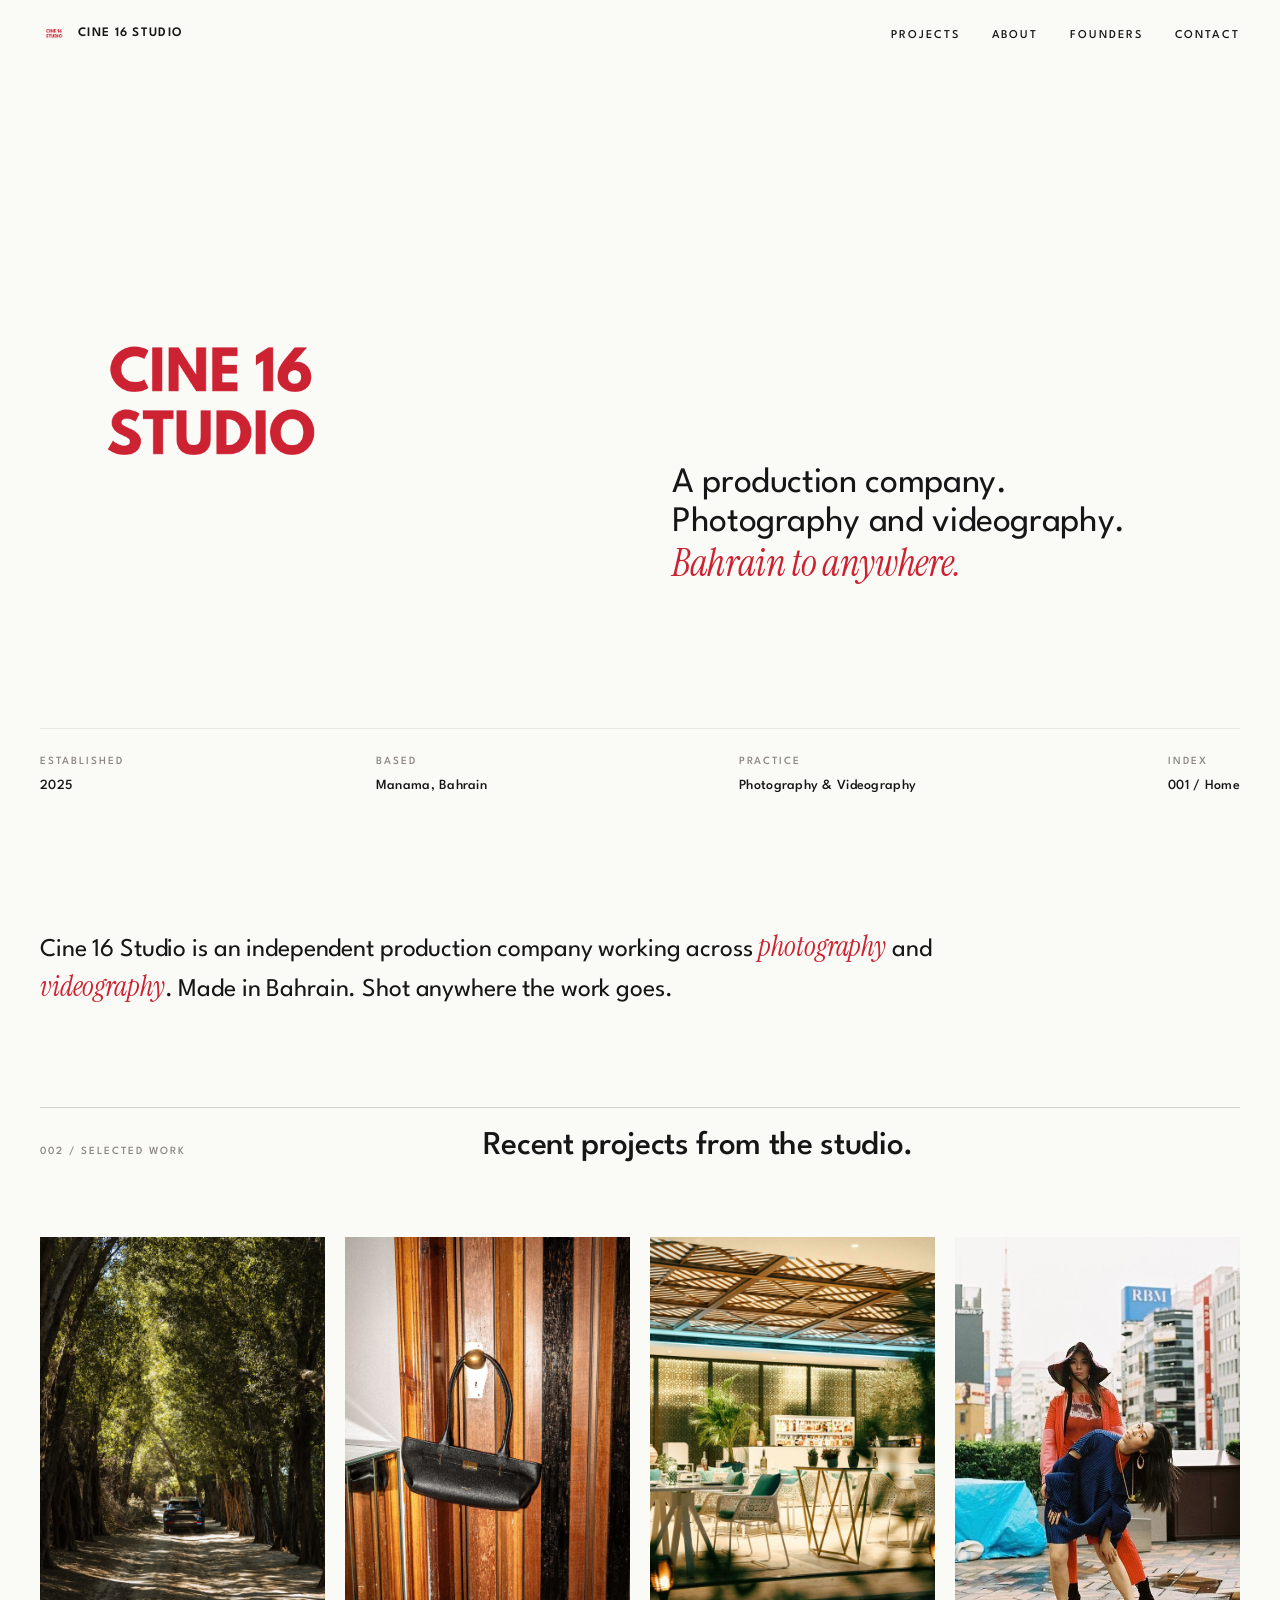
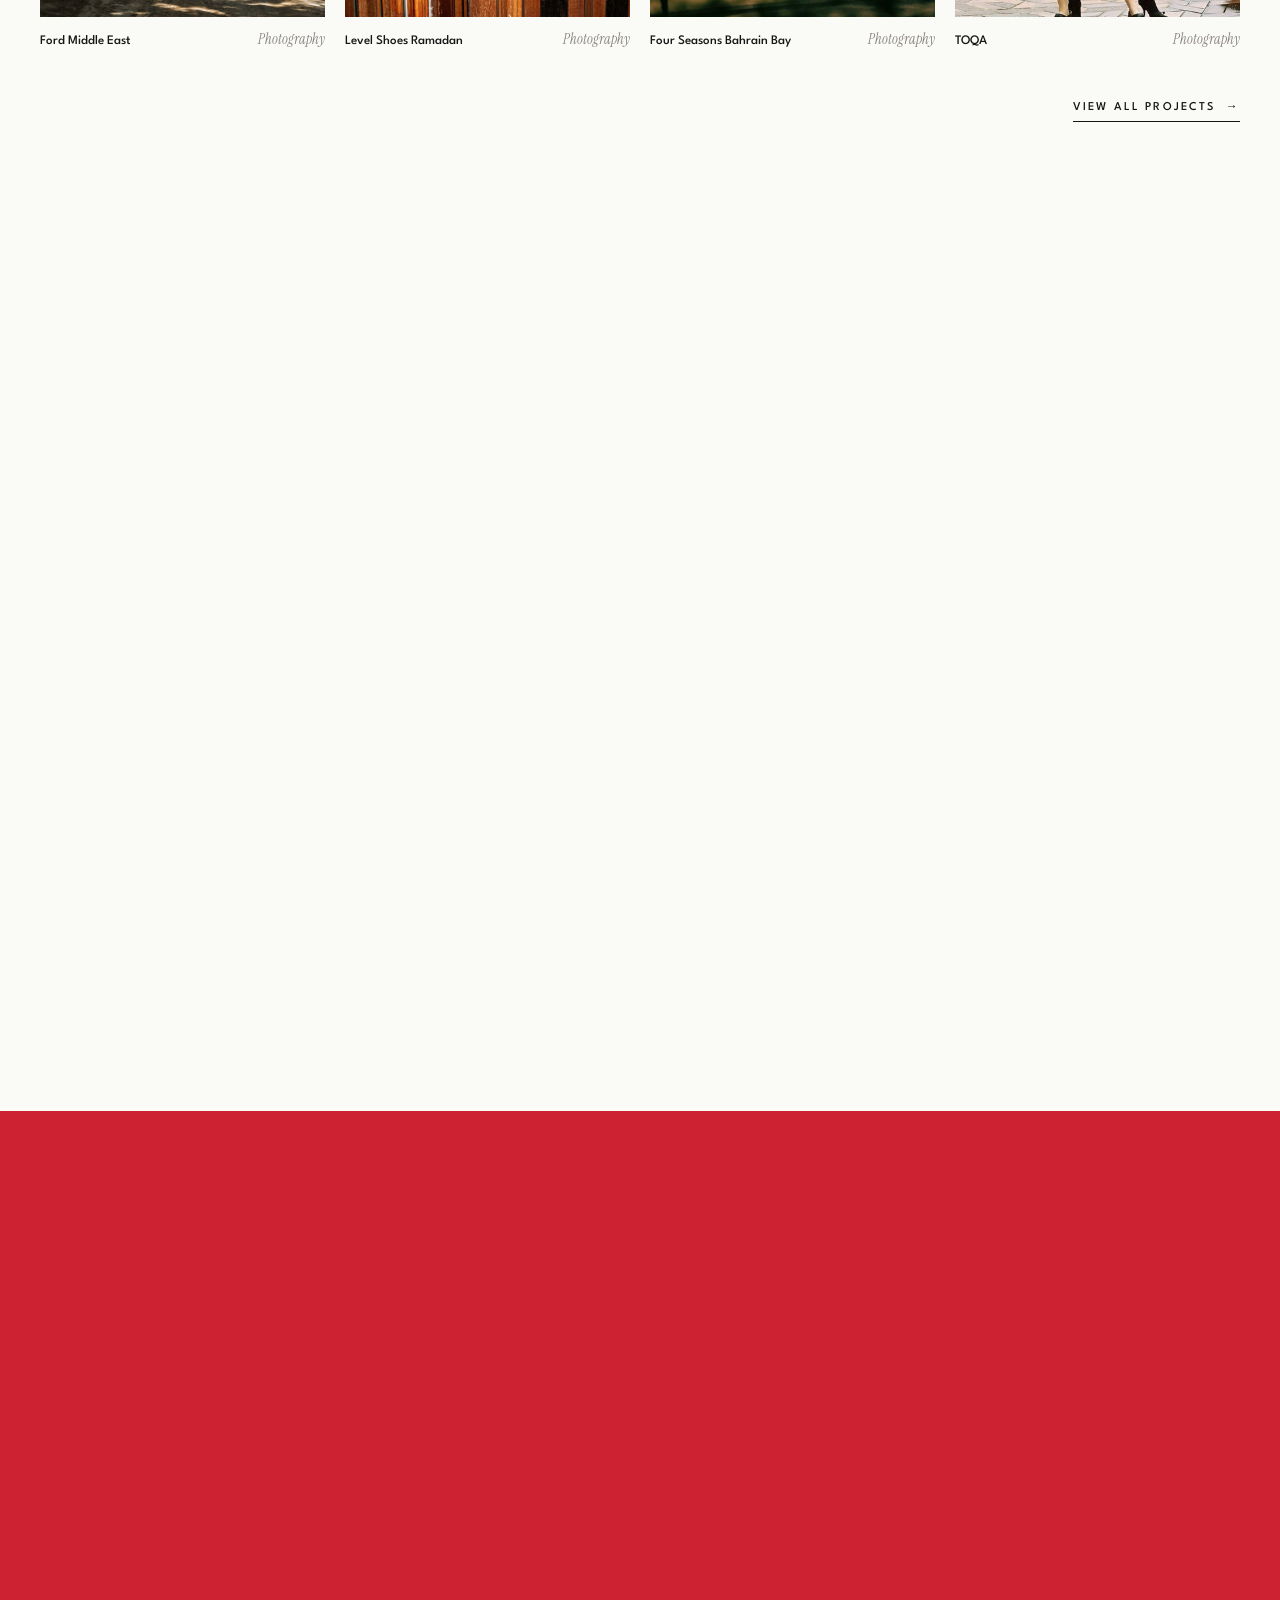
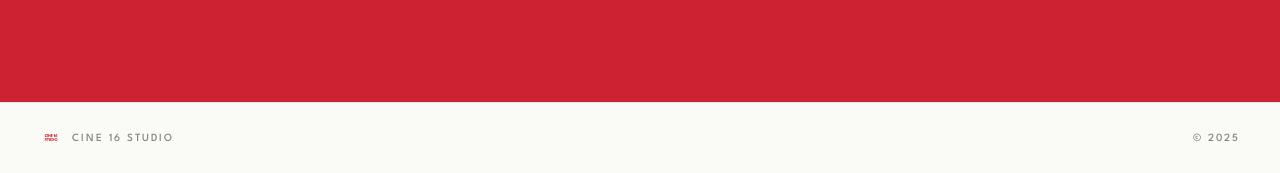
==== index.html @ c2aa1bba "update" ====
<!DOCTYPE html>
<html lang="en">
<head>
  <meta charset="UTF-8">
  <meta name="viewport" content="width=device-width, initial-scale=1.0">
  <title>Cine 16 Studio</title>
  <meta name="description" content="Cine 16 Studio. Two creatives. One production company. Bahrain to anywhere.">
  <link rel="icon" href="favicon.ico" sizes="any">
  <link rel="icon" type="image/png" sizes="32x32" href="favicon-32.png">
  <link rel="apple-touch-icon" sizes="180x180" href="apple-touch-icon.png">
  <link rel="preconnect" href="https://fonts.googleapis.com">
  <link rel="preconnect" href="https://fonts.gstatic.com" crossorigin>
  <link href="https://fonts.googleapis.com/css2?family=Instrument+Serif:ital@0;1&family=League+Spartan:wght@300;400;500;600;700&display=swap" rel="stylesheet">
  <link rel="stylesheet" href="styles.css">

  <link rel="canonical" href="https://cine16studio.com/">
  <meta property="og:type" content="website">
  <meta property="og:site_name" content="Cine 16 Studio">
  <meta property="og:title" content="Cine 16 Studio">
  <meta property="og:description" content="Cine 16 Studio. Two creatives. One production company. Bahrain to anywhere.">
  <meta property="og:url" content="https://cine16studio.com/">
  <meta property="og:image" content="https://cine16studio.com/og-image.jpg">
  <meta property="og:image:width" content="1200">
  <meta property="og:image:height" content="630">
  <meta name="twitter:card" content="summary_large_image">
  <meta name="twitter:title" content="Cine 16 Studio">
  <meta name="twitter:description" content="Cine 16 Studio. Two creatives. One production company. Bahrain to anywhere.">
  <meta name="twitter:image" content="https://cine16studio.com/og-image.jpg">
</head>
<body>

  <header>
  <nav class="nav">
    <a href="index.html" class="nav-logo">
      <img src="assets/logo-red-transparent.png" alt="" loading="lazy">
      <span class="nav-logo-text">Cine 16 Studio</span>
    </a>
    <ul class="nav-links">
      <li><a href="projects.html">Projects</a></li>
      <li><a href="about.html">About</a></li>
      <li><a href="founders.html">Founders</a></li>
      <li><a href="contact.html">Contact</a></li>
    </ul>
  </nav>
  </header>

  <main>

    <section class="hero">
      <div class="hero-grid">
        <img src="assets/logo-red-transparent.png" alt="Cine 16 Studio" class="hero-mark">
        <p class="hero-statement">
          A production company.<br>
          Photography and videography.<br>
          <em>Bahrain to anywhere.</em>
        </p>
      </div>

      <div class="hero-base">
        <div class="hero-base-col">
          <span class="eyebrow">Established</span>
          <span class="hero-base-value">2025</span>
        </div>
        <div class="hero-base-col">
          <span class="eyebrow">Based</span>
          <span class="hero-base-value">Manama, Bahrain</span>
        </div>
        <div class="hero-base-col">
          <span class="eyebrow">Practice</span>
          <span class="hero-base-value">Photography &amp; Videography</span>
        </div>
        <div class="hero-base-col">
          <span class="eyebrow">Index</span>
          <span class="hero-base-value">001 / Home</span>
        </div>
      </div>
    </section>

    <section class="intro">
      <p class="intro-text">
        Cine 16 Studio is an independent production company working across <span class="ser">photography</span> and <span class="ser">videography</span>. Made in Bahrain. Shot anywhere the work goes.
      </p>
    </section>

    <section class="work" id="work">
      <div class="section-head">
        <span class="num">002 / Selected Work</span>
        <h2>Recent projects from the studio.</h2>
      </div>

      <div class="work-grid">

        <a href="photography.html" class="work-card">
          <div class="work-card-image">
            <img src="images/ford-middle-east/dsc-0891.jpg" alt="Ford Middle East" loading="lazy">
          </div>
          <div class="work-card-meta">
            <span class="work-card-title">Ford Middle East</span>
            <span class="work-card-tag">Photography</span>
          </div>
        </a>

        <a href="photography.html" class="work-card">
          <div class="work-card-image">
            <img src="images/level-shoes-ramadan/shot-dsc2949.jpg" alt="Level Shoes Ramadan" loading="lazy">
          </div>
          <div class="work-card-meta">
            <span class="work-card-title">Level Shoes Ramadan</span>
            <span class="work-card-tag">Photography</span>
          </div>
        </a>

        <a href="photography.html" class="work-card">
          <div class="work-card-image">
            <img src="images/four-seasons-bahrain-bay/dsc04693.jpg" alt="Four Seasons Bahrain Bay" loading="lazy">
          </div>
          <div class="work-card-meta">
            <span class="work-card-title">Four Seasons Bahrain Bay</span>
            <span class="work-card-tag">Photography</span>
          </div>
        </a>

        <a href="photography.html" class="work-card">
          <div class="work-card-image">
            <img src="images/toqa/fh000004.jpg" alt="TOQA" loading="lazy">
          </div>
          <div class="work-card-meta">
            <span class="work-card-title">TOQA</span>
            <span class="work-card-tag">Photography</span>
          </div>
        </a>

      </div>

      <div class="work-footer">
        <a href="projects.html" class="btn-link">View all projects &nbsp;&rarr;</a>
      </div>
    </section>

    <section class="services" id="services">
      <div class="section-head">
        <span class="num">003 / Services</span>
        <h2>What we make.</h2>
      </div>

      <div class="services-row">
        <div class="service">
          <h3>Photography</h3>
          <p>Stills for brands, publications, and personal commissions.</p>
        </div>
        <div class="service">
          <h3>Videography</h3>
          <p>Commercials, brand films, and longer-form work. Concept to final cut.</p>
        </div>
      </div>

      <div class="services-also">
        <span class="label">Also offered</span>
        <span class="item">Social Media Direction</span>
        <span class="item">Illustration Commissions</span>
      </div>
    </section>

    <section class="about" id="about">
      <div class="section-head">
        <span class="num">004 / About</span>
        <h2>The studio, the name.</h2>
      </div>

      <div class="about-content">
        <p class="lead">
          Cine 16 takes its name from the <span class="accent">sunny 16</span> rule. When the sun is out, set your aperture to f/16 and trust the light. Old photography lore, from before light meters and autofocus.
        </p>
        <p>
          We named the studio after it because the rule says something we believe. That instinct, trained into practice, is the foundation of good work. We bring it to every project we take on, at any scale.
        </p>
      </div>
    </section>

    </main>

    <section class="contact section-red" id="contact">
      <div class="section-red-inner">
        <div class="section-head">
          <span class="num">005 / Contact</span>
          <h2>Get in touch.</h2>
        </div>

        <h3 class="contact-statement">
          Let's <span class="accent">talk.</span>
        </h3>

        <div class="contact-info">
          <div class="contact-info-block">
            <span class="label">Inquiries</span>
            <a href="mailto:hello@cine16studio.com" class="value serif">hello@cine16studio.com</a>
          </div>
          <div class="contact-info-block">
            <span class="label">Based In</span>
            <span class="value">Bahrain</span>
          </div>
          <div class="contact-info-block">
            <span class="label">Working</span>
            <span class="value">Worldwide</span>
          </div>
        </div>
      </div>
    </section>

  <footer>
    <span class="footer-mark">
      <img src="assets/logo-red-transparent.png" alt="" loading="lazy">
      <span>Cine 16 Studio</span>
    </span>
    <span>&copy; 2025</span>
  </footer>

  <script src="script.js" defer></script>
</body>
</html>
---- styles.css ----
/* Cine 16 Studio
   v2 - editorial refined
*/

:root {
  --bg: #FAFAF7;
  --text: #161616;
  --muted: #8A8580;
  --red: #CD2232;
  --line: rgba(22, 22, 22, 0.08);
  --line-strong: rgba(22, 22, 22, 0.18);
  --container: 1480px;
  --pad: 40px;
}

* { margin: 0; padding: 0; box-sizing: border-box; }

html { scroll-behavior: smooth; }

body {
  font-family: 'League Spartan', -apple-system, BlinkMacSystemFont, system-ui, sans-serif;
  background: var(--bg);
  color: var(--text);
  font-size: 15px;
  line-height: 1.5;
  font-weight: 400;
  letter-spacing: 0;
  -webkit-font-smoothing: antialiased;
  -moz-osx-font-smoothing: grayscale;
}

img { max-width: 100%; display: block; }

a { color: inherit; text-decoration: none; transition: color 0.25s ease; }

a:hover { color: var(--red); }

::selection { background: var(--red); color: var(--bg); }

/* Type utilities */
.serif {
  font-family: 'Instrument Serif', Georgia, serif;
  font-style: italic;
  font-weight: 400;
  letter-spacing: 0;
}

.eyebrow {
  font-family: 'League Spartan', sans-serif;
  font-size: 11px;
  font-weight: 500;
  text-transform: uppercase;
  letter-spacing: 0.18em;
  color: var(--muted);
}

/* Nav */
.nav {
  position: fixed;
  top: 0;
  left: 0;
  right: 0;
  z-index: 100;
  display: flex;
  justify-content: space-between;
  align-items: center;
  padding: 20px var(--pad);
  background: rgba(250, 250, 247, 0.7);
  backdrop-filter: blur(14px) saturate(140%);
  -webkit-backdrop-filter: blur(14px) saturate(140%);
}

.nav-logo {
  display: flex;
  align-items: center;
  gap: 10px;
}

.nav-logo img {
  width: 28px;
  height: 28px;
  object-fit: contain;
}

.nav-logo-text {
  font-family: 'League Spartan', sans-serif;
  font-weight: 600;
  font-size: 13px;
  text-transform: uppercase;
  letter-spacing: 0.1em;
  color: var(--text);
}

.nav-links {
  display: flex;
  gap: 32px;
  list-style: none;
}

.nav-links a {
  font-size: 12px;
  font-weight: 500;
  letter-spacing: 0.16em;
  text-transform: uppercase;
  color: var(--text);
}

/* Generic section padding */
section {
  padding: 0 var(--pad);
  max-width: var(--container);
  margin: 0 auto;
}

/* Hero */
.hero {
  min-height: 92vh;
  display: grid;
  grid-template-rows: 1fr auto;
  padding-top: 120px;
  padding-bottom: 32px;
  position: relative;
}

.hero-grid {
  display: grid;
  grid-template-columns: 1fr 1fr;
  gap: 64px;
  align-items: center;
  padding-bottom: 32px;
  align-self: center;
}

.hero-mark {
  width: clamp(180px, 28vw, 360px);
  height: auto;
  margin-left: -8px;
  user-select: none;
}

.hero-statement {
  font-family: 'League Spartan', sans-serif;
  font-weight: 400;
  font-size: clamp(24px, 2.8vw, 40px);
  line-height: 1.1;
  letter-spacing: -0.01em;
  color: var(--text);
  max-width: 520px;
  align-self: end;
}

.hero-statement em {
  font-family: 'Instrument Serif', Georgia, serif;
  font-style: italic;
  font-weight: 400;
  color: var(--red);
  font-size: 1.05em;
}

.hero-base {
  display: flex;
  justify-content: space-between;
  align-items: end;
  border-top: 1px solid var(--line);
  padding-top: 24px;
  flex-wrap: wrap;
  gap: 24px;
}

.hero-base-col {
  display: flex;
  flex-direction: column;
  gap: 6px;
}

.hero-base-value {
  font-family: 'League Spartan', sans-serif;
  font-size: 14px;
  font-weight: 500;
  letter-spacing: 0.02em;
  color: var(--text);
}

/* Intro */
.intro {
  padding-top: 100px;
  padding-bottom: 100px;
}

.intro-text {
  font-family: 'League Spartan', sans-serif;
  font-weight: 400;
  font-size: clamp(20px, 2vw, 28px);
  line-height: 1.35;
  letter-spacing: -0.005em;
  max-width: 920px;
}

.intro-text .ser {
  font-family: 'Instrument Serif', Georgia, serif;
  font-style: italic;
  color: var(--red);
  font-size: 1.1em;
}

/* Section heading row */
.section-head {
  display: grid;
  grid-template-columns: 1fr 2fr;
  gap: 64px;
  align-items: baseline;
  padding-bottom: 24px;
  margin-bottom: 48px;
  border-top: 1px solid var(--line-strong);
  padding-top: 20px;
}

.section-head .num {
  font-family: 'League Spartan', sans-serif;
  font-size: 11px;
  font-weight: 500;
  letter-spacing: 0.18em;
  text-transform: uppercase;
  color: var(--muted);
}

.section-head h2 {
  font-family: 'League Spartan', sans-serif;
  font-weight: 500;
  font-size: clamp(24px, 2.6vw, 36px);
  line-height: 1.1;
  letter-spacing: -0.01em;
  color: var(--text);
}

.section-head h2 .ser {
  font-family: 'Instrument Serif', Georgia, serif;
  font-style: italic;
  color: var(--red);
}

/* Work / Featured */
.work {
  padding-bottom: 120px;
}

.work-grid {
  display: grid;
  grid-template-columns: repeat(4, 1fr);
  gap: 24px 20px;
  max-width: 1200px;
}

.work-card {
  display: block;
  position: relative;
  overflow: hidden;
}

.work-card-image {
  width: 100%;
  aspect-ratio: 3 / 4;
  background: #1a1a1a;
  overflow: hidden;
  margin-bottom: 12px;
}

.work-card-image img {
  width: 100%;
  height: 100%;
  object-fit: cover;
  transition: transform 0.7s cubic-bezier(0.16, 1, 0.3, 1), filter 0.5s ease;
  filter: grayscale(0.05);
}

.work-card:hover .work-card-image img {
  transform: scale(1.03);
  filter: grayscale(0);
}

.work-card-meta {
  display: flex;
  justify-content: space-between;
  align-items: baseline;
  gap: 12px;
}

.work-card-title {
  font-family: 'League Spartan', sans-serif;
  font-weight: 500;
  font-size: 13px;
  letter-spacing: 0;
  color: var(--text);
}

.work-card-tag {
  font-family: 'Instrument Serif', Georgia, serif;
  font-style: italic;
  font-size: 14px;
  color: var(--muted);
  white-space: nowrap;
}

.work-footer {
  display: flex;
  justify-content: flex-end;
  margin-top: 48px;
}

.btn-link {
  font-family: 'League Spartan', sans-serif;
  font-size: 12px;
  font-weight: 500;
  letter-spacing: 0.18em;
  text-transform: uppercase;
  color: var(--text);
  border-bottom: 1px solid var(--text);
  padding-bottom: 4px;
  transition: color 0.25s ease, border-color 0.25s ease;
}

.btn-link:hover {
  color: var(--red);
  border-color: var(--red);
}

/* Services */
.services {
  padding-bottom: 120px;
}

.services-row {
  display: grid;
  grid-template-columns: 1fr 1fr;
  gap: 80px;
}

.service h3 {
  font-family: 'League Spartan', sans-serif;
  font-weight: 500;
  font-size: clamp(28px, 3vw, 44px);
  line-height: 1.05;
  letter-spacing: -0.015em;
  margin-bottom: 18px;
  color: var(--text);
}

.service h3 .ser {
  font-family: 'Instrument Serif', Georgia, serif;
  font-style: italic;
  color: var(--red);
}

.service p {
  font-family: 'League Spartan', sans-serif;
  font-size: 16px;
  line-height: 1.55;
  max-width: 420px;
  color: var(--text);
}

.services-also {
  margin-top: 64px;
  padding-top: 32px;
  border-top: 1px solid var(--line);
  display: flex;
  flex-wrap: wrap;
  gap: 32px;
  align-items: baseline;
}

.services-also .label {
  font-size: 11px;
  font-weight: 500;
  letter-spacing: 0.18em;
  text-transform: uppercase;
  color: var(--muted);
}

.services-also .item {
  font-family: 'Instrument Serif', Georgia, serif;
  font-style: italic;
  font-size: 22px;
  color: var(--text);
}

/* About */
.about {
  padding-bottom: 120px;
}

.about-content {
  max-width: 880px;
  margin-left: auto;
}

.about-content p {
  font-family: 'League Spartan', sans-serif;
  font-weight: 300;
  font-size: clamp(17px, 1.4vw, 20px);
  line-height: 1.55;
  margin-bottom: 20px;
  color: var(--text);
}

.about-content p:last-child { margin-bottom: 0; }

.about-content .lead .accent {
  font-family: 'Instrument Serif', Georgia, serif;
  font-style: italic;
  color: var(--red);
}

/* Founders */
.founders {
  padding-bottom: 120px;
}

.founders-tagline {
  font-family: 'League Spartan', sans-serif;
  font-weight: 400;
  font-size: clamp(22px, 2.4vw, 32px);
  line-height: 1.2;
  letter-spacing: -0.01em;
  margin-bottom: 64px;
  color: var(--text);
  max-width: 700px;
}

.founders-tagline .ser {
  font-family: 'Instrument Serif', Georgia, serif;
  font-style: italic;
  color: var(--red);
}

.founders-grid {
  display: grid;
  grid-template-columns: 1fr 1fr;
  gap: 64px;
}

.founder-portrait {
  width: 70%;
  aspect-ratio: 1 / 1;
  background: #EAE6DC;
  margin-bottom: 24px;
  display: flex;
  align-items: center;
  justify-content: center;
  color: var(--muted);
  font-size: 11px;
  text-transform: uppercase;
  letter-spacing: 0.18em;
  position: relative;
  overflow: hidden;
}

.founder-portrait img {
  width: 100%;
  height: 100%;
  object-fit: cover;
}

.founder-name {
  font-family: 'League Spartan', sans-serif;
  font-weight: 500;
  font-size: clamp(20px, 1.8vw, 26px);
  letter-spacing: -0.01em;
  margin-bottom: 14px;
  line-height: 1.05;
  color: var(--text);
}

.founder-bio p {
  font-size: 15px;
  line-height: 1.6;
  margin-bottom: 14px;
  max-width: 480px;
  color: var(--text);
  font-weight: 300;
}

.founder-link {
  display: inline-block;
  margin-top: 8px;
  font-size: 11px;
  text-transform: uppercase;
  letter-spacing: 0.18em;
  color: var(--red);
  font-weight: 500;
  border-bottom: 1px solid var(--red);
  padding-bottom: 3px;
}

.founder-second {
  margin-top: 64px;
}

/* Contact */
.contact {
  padding-top: 60px;
  padding-bottom: 120px;
}

.contact-statement {
  font-family: 'League Spartan', sans-serif;
  font-weight: 500;
  font-size: clamp(56px, 9vw, 140px);
  line-height: 0.95;
  letter-spacing: -0.04em;
  color: var(--text);
  margin-bottom: 56px;
}

.contact-statement .accent {
  font-family: 'Instrument Serif', Georgia, serif;
  font-style: italic;
  font-weight: 400;
  color: var(--red);
}

.contact-info {
  display: grid;
  grid-template-columns: 1fr 1fr 1fr;
  gap: 48px;
  max-width: 1000px;
  padding-top: 32px;
  border-top: 1px solid var(--line);
}

.contact-info-block .label {
  font-size: 11px;
  text-transform: uppercase;
  letter-spacing: 0.18em;
  color: var(--muted);
  margin-bottom: 10px;
  display: block;
  font-weight: 500;
}

.contact-info-block .value {
  font-family: 'League Spartan', sans-serif;
  font-weight: 400;
  font-size: 18px;
  color: var(--text);
}

.contact-info-block .value.serif {
  font-family: 'Instrument Serif', Georgia, serif;
  font-style: italic;
  font-size: 22px;
}

/* Footer */
footer {
  border-top: 1px solid var(--line);
  padding: 24px var(--pad);
  display: flex;
  justify-content: space-between;
  align-items: center;
  font-size: 11px;
  color: var(--muted);
  text-transform: uppercase;
  letter-spacing: 0.18em;
  font-weight: 500;
  max-width: var(--container);
  margin: 0 auto;
}

footer .footer-mark {
  display: flex;
  align-items: center;
  gap: 10px;
}

footer .footer-mark img {
  width: 22px;
  height: 22px;
  object-fit: contain;
}

/* ====== Inside pages ====== */

.projects-hero {
  min-height: 50vh;
  padding-top: 180px;
  padding-bottom: 80px;
  display: grid;
  grid-template-columns: 1fr 2fr;
  gap: 48px;
  align-items: end;
}

.projects-hero .hero-num {
  font-family: 'League Spartan', sans-serif;
  font-size: 11px;
  font-weight: 500;
  letter-spacing: 0.18em;
  text-transform: uppercase;
  color: var(--muted);
  align-self: end;
  padding-bottom: 12px;
}

.projects-hero h1 {
  font-family: 'League Spartan', sans-serif;
  font-weight: 500;
  font-size: clamp(56px, 9vw, 140px);
  line-height: 0.95;
  letter-spacing: -0.04em;
  color: var(--text);
}

.projects-hero h1 .ser {
  font-family: 'Instrument Serif', Georgia, serif;
  font-style: italic;
  font-weight: 400;
  color: var(--red);
}

.projects-hero .subtitle {
  margin-top: 24px;
  font-size: 16px;
  color: var(--muted);
  max-width: 520px;
  line-height: 1.5;
  font-weight: 400;
}

.projects-tiles {
  display: grid;
  grid-template-columns: 1fr 1fr;
  gap: 24px;
  padding-bottom: 120px;
  padding-top: 24px;
  border-top: 1px solid var(--line-strong);
}

.projects-tile {
  display: block;
  position: relative;
  aspect-ratio: 3 / 4;
  background: var(--text);
  overflow: hidden;
}

.projects-tile img {
  width: 100%;
  height: 100%;
  object-fit: cover;
  transition: transform 0.6s ease, opacity 0.4s ease;
  opacity: 0.85;
}

.projects-tile:hover img {
  transform: scale(1.04);
  opacity: 1;
}

.projects-tile-label {
  position: absolute;
  inset: 0;
  display: flex;
  flex-direction: column;
  justify-content: flex-end;
  padding: 40px;
  z-index: 2;
}

.projects-tile-label h2 {
  font-family: 'League Spartan', sans-serif;
  font-weight: 500;
  font-size: clamp(40px, 5vw, 72px);
  line-height: 0.95;
  letter-spacing: -0.03em;
  color: #FAFAF7;
  margin-bottom: 10px;
}

.projects-tile-label h2 .ser {
  font-family: 'Instrument Serif', Georgia, serif;
  font-style: italic;
  color: #FAFAF7;
}

.projects-tile-meta {
  position: absolute;
  top: 24px;
  left: 24px;
  z-index: 2;
  font-family: 'League Spartan', sans-serif;
  font-size: 10px;
  font-weight: 500;
  letter-spacing: 0.18em;
  text-transform: uppercase;
  color: #FAFAF7;
  opacity: 0.85;
}

.projects-tile-label .arrow {
  font-size: 11px;
  font-weight: 500;
  text-transform: uppercase;
  letter-spacing: 0.18em;
  color: #FAFAF7;
}

.project-list-page {
  padding-top: 200px;
  padding-bottom: 120px;
}

.portfolio-project { margin-bottom: 120px; }

.portfolio-project-header {
  display: flex;
  justify-content: space-between;
  align-items: baseline;
  margin-bottom: 28px;
  padding-bottom: 16px;
  border-bottom: 1px solid var(--line);
}

.portfolio-project-header h3 {
  font-family: 'League Spartan', sans-serif;
  font-weight: 500;
  font-size: clamp(22px, 2.4vw, 32px);
  letter-spacing: -0.01em;
}

.portfolio-project-header h3 .ser {
  font-family: 'Instrument Serif', Georgia, serif;
  font-style: italic;
  color: var(--red);
  font-weight: 400;
}

.portfolio-project-header .meta {
  font-family: 'Instrument Serif', Georgia, serif;
  font-style: italic;
  font-size: 16px;
  color: var(--muted);
  font-weight: 400;
}

.portfolio-images {
  display: grid;
  grid-template-columns: repeat(4, 1fr);
  gap: 10px;
}

.portfolio-images.two { grid-template-columns: repeat(2, 1fr); }
.portfolio-images.three { grid-template-columns: repeat(3, 1fr); }
.portfolio-images.five { grid-template-columns: repeat(5, 1fr); }

.portfolio-images .img-wrap {
  width: 100%;
  aspect-ratio: 3 / 4;
  overflow: hidden;
  background: #1a1a1a;
  cursor: zoom-in;
  position: relative;
}

.portfolio-images .img-wrap::after {
  content: '↗';
  position: absolute;
  top: 12px;
  right: 12px;
  width: 28px;
  height: 28px;
  display: flex;
  align-items: center;
  justify-content: center;
  background: rgba(22, 22, 22, 0.6);
  color: var(--bg);
  font-size: 14px;
  border-radius: 999px;
  opacity: 0;
  transition: opacity 0.25s ease;
  pointer-events: none;
}

.portfolio-images .img-wrap:hover::after {
  opacity: 1;
}

.portfolio-images .img-wrap.landscape {
  aspect-ratio: 4 / 3;
}

.portfolio-images img {
  width: 100%;
  height: 100%;
  object-fit: cover;
  display: block;
  transition: transform 0.6s cubic-bezier(0.16, 1, 0.3, 1);
}

.portfolio-images .img-wrap:hover img {
  transform: scale(1.03);
}

.video-block { margin-bottom: 96px; }

.video-block-header {
  display: flex;
  justify-content: space-between;
  align-items: baseline;
  margin-bottom: 20px;
  padding-bottom: 16px;
  border-bottom: 1px solid var(--line);
}

.video-block-header h3 {
  font-family: 'League Spartan', sans-serif;
  font-weight: 500;
  font-size: clamp(22px, 2.4vw, 32px);
  letter-spacing: -0.01em;
}

.video-block-header .meta {
  font-family: 'Instrument Serif', Georgia, serif;
  font-style: italic;
  font-size: 16px;
  color: var(--muted);
  font-weight: 400;
}

.video-frame {
  position: relative;
  width: 100%;
  background: #000;
  overflow: hidden;
}

.video-frame.portrait {
  aspect-ratio: 9 / 16;
}

.video-frame.landscape {
  aspect-ratio: 16 / 9;
}

.video-frame iframe,
.video-frame video {
  position: absolute;
  inset: 0;
  width: 100%;
  height: 100%;
  border: 0;
  object-fit: cover;
}

/* Lightbox */
.lightbox {
  position: fixed;
  inset: 0;
  background: rgba(15, 15, 15, 0.96);
  z-index: 1000;
  display: none;
  align-items: center;
  justify-content: center;
  padding: 48px 64px;
  opacity: 0;
  transition: opacity 0.25s ease;
}

.lightbox.open {
  display: flex;
  opacity: 1;
}

.lightbox-img {
  max-width: 100%;
  max-height: 100%;
  object-fit: contain;
  user-select: none;
}

.lightbox-close,
.lightbox-prev,
.lightbox-next {
  position: absolute;
  background: rgba(250, 250, 247, 0.08);
  border: 1px solid rgba(250, 250, 247, 0.18);
  color: var(--bg);
  width: 48px;
  height: 48px;
  display: flex;
  align-items: center;
  justify-content: center;
  font-family: 'League Spartan', sans-serif;
  font-size: 18px;
  font-weight: 400;
  cursor: pointer;
  border-radius: 999px;
  transition: background 0.25s ease, border-color 0.25s ease;
}

.lightbox-close:hover,
.lightbox-prev:hover,
.lightbox-next:hover {
  background: var(--red);
  border-color: var(--red);
}

.lightbox-close { top: 24px; right: 32px; }
.lightbox-prev { left: 24px; top: 50%; transform: translateY(-50%); }
.lightbox-next { right: 24px; top: 50%; transform: translateY(-50%); }

.lightbox-counter {
  position: absolute;
  bottom: 24px;
  left: 50%;
  transform: translateX(-50%);
  font-family: 'League Spartan', sans-serif;
  font-size: 11px;
  font-weight: 500;
  letter-spacing: 0.18em;
  text-transform: uppercase;
  color: rgba(250, 250, 247, 0.7);
}

body.lightbox-open { overflow: hidden; }

@media (max-width: 700px) {
  .lightbox { padding: 24px 12px; }
  .lightbox-close { top: 16px; right: 16px; width: 40px; height: 40px; }
  .lightbox-prev { left: 12px; width: 40px; height: 40px; }
  .lightbox-next { right: 12px; width: 40px; height: 40px; }
}

/* Videography page: section splits */
.video-section-head {
  display: flex;
  justify-content: space-between;
  align-items: baseline;
  padding-bottom: 20px;
  margin-bottom: 40px;
  margin-top: 16px;
  border-bottom: 1px solid var(--line-strong);
}

.video-section-head h2 {
  font-family: 'Instrument Serif', Georgia, serif;
  font-style: italic;
  font-weight: 400;
  font-size: clamp(28px, 3.2vw, 44px);
  color: var(--text);
  letter-spacing: -0.01em;
}

.video-section-head .count {
  font-family: 'League Spartan', sans-serif;
  font-size: 11px;
  font-weight: 500;
  letter-spacing: 0.18em;
  text-transform: uppercase;
  color: var(--muted);
}

.films-grid {
  display: flex;
  flex-direction: column;
  gap: 80px;
  margin-bottom: 120px;
}

.shorts-grid {
  display: grid;
  grid-template-columns: repeat(4, 1fr);
  gap: 16px;
}

/* Center the second-row 3 items under 4-col grid for balance */
.shorts-grid .short-item:nth-child(5) { grid-column: 1 / 2; }
.shorts-grid .short-item:nth-child(6) { grid-column: 2 / 3; }
.shorts-grid .short-item:nth-child(7) { grid-column: 3 / 4; }

.short-item {
  display: flex;
  flex-direction: column;
}

.short-item .video-frame.portrait {
  width: 100%;
  margin: 0;
}

@media (max-width: 900px) {
  .shorts-grid { grid-template-columns: repeat(2, 1fr); }
}

@media (max-width: 540px) {
  .shorts-grid { grid-template-columns: 1fr 1fr; gap: 10px; }
}

/* Scroll-triggered reveal animation */
.reveal {
  opacity: 0;
  transform: translateY(16px);
  transition: opacity 0.8s cubic-bezier(0.16, 1, 0.3, 1),
              transform 0.8s cubic-bezier(0.16, 1, 0.3, 1);
  transition-delay: var(--reveal-delay, 0ms);
  will-change: opacity, transform;
}

.reveal.in-view {
  opacity: 1;
  transform: translateY(0);
}

@media (prefers-reduced-motion: reduce) {
  .reveal,
  .reveal.in-view {
    opacity: 1;
    transform: none;
    transition: none;
  }
}

/* About page */
.about-page {
  padding-top: 160px;
  padding-bottom: 120px;
}

.about-page-hero {
  display: grid;
  grid-template-columns: 1fr 2fr;
  gap: 64px;
  align-items: end;
  padding-bottom: 64px;
  border-bottom: 1px solid var(--line-strong);
  margin-bottom: 96px;
}

.about-page-hero .num {
  font-family: 'League Spartan', sans-serif;
  font-size: 11px;
  font-weight: 500;
  letter-spacing: 0.18em;
  text-transform: uppercase;
  color: var(--muted);
  align-self: end;
  padding-bottom: 12px;
}

.about-page-hero h1 {
  font-family: 'League Spartan', sans-serif;
  font-weight: 500;
  font-size: clamp(56px, 9vw, 140px);
  line-height: 0.95;
  letter-spacing: -0.04em;
}

.about-page-hero h1 .ser {
  font-family: 'Instrument Serif', Georgia, serif;
  font-style: italic;
  font-weight: 400;
  color: var(--red);
}

.about-page-hero .subtitle {
  margin-top: 24px;
  font-size: 16px;
  color: var(--muted);
  max-width: 520px;
  line-height: 1.5;
}

.about-page-body {
  display: flex;
  flex-direction: column;
  gap: 80px;
}

.about-block {
  display: grid;
  grid-template-columns: 120px 1fr;
  gap: 48px;
  padding-bottom: 64px;
  border-bottom: 1px solid var(--line);
  align-items: start;
}

.about-block:last-child {
  border-bottom: 0;
}

.about-block-num {
  font-family: 'Instrument Serif', Georgia, serif;
  font-style: italic;
  font-size: clamp(40px, 4vw, 56px);
  color: var(--red);
  line-height: 1;
}

.about-block-content {
  max-width: 720px;
}

.about-block-title {
  font-family: 'League Spartan', sans-serif;
  font-weight: 500;
  font-size: clamp(24px, 2.4vw, 32px);
  letter-spacing: -0.01em;
  margin-bottom: 24px;
  line-height: 1.05;
}

.about-block-content p {
  font-family: 'League Spartan', sans-serif;
  font-weight: 300;
  font-size: clamp(17px, 1.4vw, 20px);
  line-height: 1.55;
  margin-bottom: 20px;
  color: var(--text);
}

.about-block-content p:last-child { margin-bottom: 0; }

.about-block-content .ser-red,
.about-block-content .about-link {
  font-family: 'Instrument Serif', Georgia, serif;
  font-style: italic;
  color: var(--red);
  font-size: 1.05em;
}

.about-block-content .about-link {
  border-bottom: 1px solid var(--red);
  padding-bottom: 1px;
}

/* Founders page */
.founders-page {
  padding-top: 160px;
  padding-bottom: 120px;
}

.founders-page-hero {
  display: grid;
  grid-template-columns: 1fr 2fr;
  gap: 64px;
  align-items: end;
  padding-bottom: 64px;
  border-bottom: 1px solid var(--line-strong);
  margin-bottom: 96px;
}

.founders-page-hero .num {
  font-family: 'League Spartan', sans-serif;
  font-size: 11px;
  font-weight: 500;
  letter-spacing: 0.18em;
  text-transform: uppercase;
  color: var(--muted);
  align-self: end;
  padding-bottom: 12px;
}

.founders-page-hero h1 {
  font-family: 'League Spartan', sans-serif;
  font-weight: 500;
  font-size: clamp(56px, 9vw, 140px);
  line-height: 0.95;
  letter-spacing: -0.04em;
}

.founders-page-hero h1 .ser {
  font-family: 'Instrument Serif', Georgia, serif;
  font-style: italic;
  font-weight: 400;
  color: var(--red);
}

.founders-page-hero .subtitle {
  margin-top: 24px;
  font-size: 16px;
  color: var(--muted);
  max-width: 520px;
  line-height: 1.5;
}

.founders-list {
  display: flex;
  flex-direction: column;
  gap: 96px;
}

.founder-row {
  display: grid;
  grid-template-columns: 240px 1fr;
  gap: 64px;
  align-items: start;
}

.founder-row .founder-portrait {
  width: 100%;
  aspect-ratio: 1 / 1;
  margin-bottom: 0;
  background: #EAE6DC;
  overflow: hidden;
}

.founder-row .founder-portrait img {
  width: 100%;
  height: 100%;
  object-fit: cover;
}

.founder-row-text .eyebrow {
  display: block;
  margin-bottom: 14px;
  font-family: 'League Spartan', sans-serif;
  font-size: 11px;
  font-weight: 500;
  letter-spacing: 0.18em;
  text-transform: uppercase;
  color: var(--muted);
}

.founder-row-text .founder-name {
  font-family: 'League Spartan', sans-serif;
  font-weight: 500;
  font-size: clamp(24px, 2.4vw, 32px);
  letter-spacing: -0.01em;
  margin-bottom: 20px;
  line-height: 1.05;
}

.founder-row-text .founder-bio p {
  font-size: 15px;
  line-height: 1.6;
  margin-bottom: 14px;
  max-width: 620px;
  color: var(--text);
  font-weight: 300;
}

/* Red full-bleed sections to break up the white */
.section-red {
  background: var(--red);
  color: var(--bg);
  padding: 96px 0;
  margin: 0;
  max-width: none !important;
}

.section-red-inner {
  max-width: var(--container);
  margin: 0 auto;
  padding: 0 var(--pad);
}

.section-red .eyebrow,
.section-red .label,
.section-red .num {
  color: rgba(250, 250, 247, 0.7);
}

.section-red a { color: var(--bg); }
.section-red a:hover { color: rgba(250, 250, 247, 0.7); }

.section-red .section-head {
  border-top-color: rgba(250, 250, 247, 0.25);
}

.section-red .section-head h2 { color: var(--bg); }

.section-red .contact-statement {
  color: var(--bg);
}

.section-red .contact-statement .accent {
  color: rgba(250, 250, 247, 0.6);
}

.section-red .contact-info {
  border-top-color: rgba(250, 250, 247, 0.25);
}

.section-red .contact-info-block .value { color: var(--bg); }

.section-red .contact-info-block a.value:hover { color: rgba(250, 250, 247, 0.7); }

/* Contact page */
.contact-page {
  padding-top: 160px;
  padding-bottom: 120px;
}

.contact-page-hero {
  display: grid;
  grid-template-columns: 1fr 2fr;
  gap: 64px;
  align-items: end;
  padding-bottom: 64px;
  border-bottom: 1px solid var(--line-strong);
  margin-bottom: 80px;
}

.contact-page-hero .num {
  font-family: 'League Spartan', sans-serif;
  font-size: 11px;
  font-weight: 500;
  letter-spacing: 0.18em;
  text-transform: uppercase;
  color: var(--muted);
  align-self: end;
  padding-bottom: 12px;
}

.contact-page-hero h1 {
  font-family: 'League Spartan', sans-serif;
  font-weight: 500;
  font-size: clamp(56px, 9vw, 140px);
  line-height: 0.95;
  letter-spacing: -0.04em;
  color: var(--text);
}

.contact-page-hero h1 .ser {
  font-family: 'Instrument Serif', Georgia, serif;
  font-style: italic;
  font-weight: 400;
  color: var(--red);
}

.contact-page-hero .subtitle {
  margin-top: 24px;
  font-size: 16px;
  color: var(--muted);
  max-width: 520px;
  line-height: 1.5;
}

.contact-grid {
  display: grid;
  grid-template-columns: 3fr 2fr;
  gap: 96px;
  align-items: start;
}

.contact-form-eyebrow,
.contact-info-eyebrow {
  font-family: 'League Spartan', sans-serif;
  font-size: 11px;
  font-weight: 500;
  letter-spacing: 0.18em;
  text-transform: uppercase;
  color: var(--muted);
  margin-bottom: 32px;
  display: block;
}

.contact-form-row {
  display: grid;
  grid-template-columns: 1fr 1fr;
  gap: 24px;
  margin-bottom: 24px;
}

.field {
  display: flex;
  flex-direction: column;
  gap: 8px;
}

.field.full { grid-column: 1 / -1; }

.field label {
  font-family: 'League Spartan', sans-serif;
  font-size: 11px;
  font-weight: 500;
  letter-spacing: 0.14em;
  text-transform: uppercase;
  color: var(--muted);
}

.field input,
.field textarea,
.field select {
  font-family: 'League Spartan', sans-serif;
  font-size: 16px;
  font-weight: 400;
  color: var(--text);
  background: transparent;
  border: 0;
  border-bottom: 1px solid var(--line-strong);
  padding: 10px 0;
  outline: none;
  transition: border-color 0.2s ease;
  border-radius: 0;
  appearance: none;
  -webkit-appearance: none;
}

.field select {
  background-image: url("data:image/svg+xml,%3Csvg xmlns='http://www.w3.org/2000/svg' width='12' height='8' viewBox='0 0 12 8'%3E%3Cpath fill='%23161616' d='M6 8L0 0h12z'/%3E%3C/svg%3E");
  background-repeat: no-repeat;
  background-position: right 8px center;
  padding-right: 28px;
  cursor: pointer;
}

.field input:focus,
.field textarea:focus,
.field select:focus {
  border-bottom-color: var(--red);
}

.field input::placeholder,
.field textarea::placeholder {
  color: var(--muted);
  opacity: 0.7;
}

.field textarea {
  min-height: 140px;
  resize: vertical;
  line-height: 1.5;
}

.contact-submit {
  margin-top: 16px;
  display: inline-flex;
  align-items: center;
  gap: 12px;
  background: transparent;
  border: 0;
  border-bottom: 1px solid var(--text);
  padding: 12px 0;
  cursor: pointer;
  font-family: 'League Spartan', sans-serif;
  font-size: 13px;
  font-weight: 500;
  letter-spacing: 0.18em;
  text-transform: uppercase;
  color: var(--text);
  transition: color 0.25s ease, border-color 0.25s ease;
}

.contact-submit:hover {
  color: var(--red);
  border-bottom-color: var(--red);
}

.contact-info-col {
  border-left: 1px solid var(--line);
  padding-left: 48px;
}

.contact-info-row {
  margin-bottom: 32px;
  padding-bottom: 32px;
  border-bottom: 1px solid var(--line);
}

.contact-info-row:last-child {
  border-bottom: 0;
  margin-bottom: 0;
  padding-bottom: 0;
}

.contact-info-row .label {
  font-family: 'League Spartan', sans-serif;
  font-size: 11px;
  font-weight: 500;
  letter-spacing: 0.18em;
  text-transform: uppercase;
  color: var(--muted);
  margin-bottom: 10px;
  display: block;
}

.contact-info-row .value {
  font-family: 'League Spartan', sans-serif;
  font-size: 18px;
  font-weight: 400;
  color: var(--text);
  line-height: 1.4;
}

.contact-info-row .value.serif {
  font-family: 'Instrument Serif', Georgia, serif;
  font-style: italic;
  font-size: 22px;
}

.contact-info-row a:hover { color: var(--red); }

.contact-info-row ul {
  list-style: none;
  padding: 0;
  margin-top: 4px;
}

.contact-info-row ul li {
  font-family: 'League Spartan', sans-serif;
  font-size: 14px;
  font-weight: 300;
  color: var(--text);
  padding: 6px 0;
  border-bottom: 1px dashed var(--line);
}

.contact-info-row ul li:last-child { border-bottom: 0; }

/* 404 page */
.page-404 {
  min-height: calc(100vh - 80px);
  padding-top: 160px;
  padding-bottom: 80px;
  display: grid;
  grid-template-columns: 1fr 2fr;
  gap: 64px;
  align-items: end;
}

.page-404 .num {
  font-family: 'League Spartan', sans-serif;
  font-size: 11px;
  font-weight: 500;
  letter-spacing: 0.18em;
  text-transform: uppercase;
  color: var(--muted);
  align-self: end;
  padding-bottom: 12px;
}

.page-404 h1 {
  font-family: 'League Spartan', sans-serif;
  font-weight: 500;
  font-size: clamp(56px, 9vw, 140px);
  line-height: 0.95;
  letter-spacing: -0.04em;
  color: var(--text);
}

.page-404 h1 .ser {
  font-family: 'Instrument Serif', Georgia, serif;
  font-style: italic;
  font-weight: 400;
  color: var(--red);
}

.page-404 .body {
  margin-top: 28px;
  max-width: 520px;
}

.page-404 .body p {
  font-family: 'League Spartan', sans-serif;
  font-weight: 300;
  font-size: 18px;
  line-height: 1.55;
  color: var(--text);
  margin-bottom: 32px;
}

/* Responsive */
@media (max-width: 900px) {
  :root { --pad: 24px; }
  .nav-links { gap: 16px; }
  .nav-links a { font-size: 11px; letter-spacing: 0.12em; }
  .hero-grid {
    grid-template-columns: 1fr;
    gap: 32px;
  }
  .hero-statement { font-size: 28px; }
  .section-head {
    grid-template-columns: 1fr;
    gap: 16px;
  }
  .work-grid {
    grid-template-columns: 1fr 1fr;
    gap: 16px 12px;
  }
  .work-card.span-1,
  .work-card.span-2 { grid-column: span 1; }
  .work-card.offset { margin-top: 0; }
  .services-row,
  .founders-grid,
  .contact-info,
  .projects-tiles {
    grid-template-columns: 1fr;
    gap: 32px;
  }
  .founder-second { margin-top: 16px; }
  .portfolio-images,
  .portfolio-images.three {
    grid-template-columns: 1fr;
  }
  .page-404,
  .contact-page-hero,
  .founders-page-hero,
  .about-page-hero {
    grid-template-columns: 1fr;
    gap: 16px;
    padding-top: 120px;
  }
  .about-block {
    grid-template-columns: 1fr;
    gap: 12px;
  }
  .founder-row {
    grid-template-columns: 1fr;
    gap: 24px;
  }
  .founder-row .founder-portrait {
    width: 60%;
  }
  .contact-grid {
    grid-template-columns: 1fr;
    gap: 64px;
  }
  .contact-info-col {
    border-left: 0;
    padding-left: 0;
    padding-top: 32px;
    border-top: 1px solid var(--line-strong);
  }
  .contact-form-row {
    grid-template-columns: 1fr;
    gap: 24px;
  }
  footer { flex-direction: column; gap: 12px; align-items: flex-start; }
}
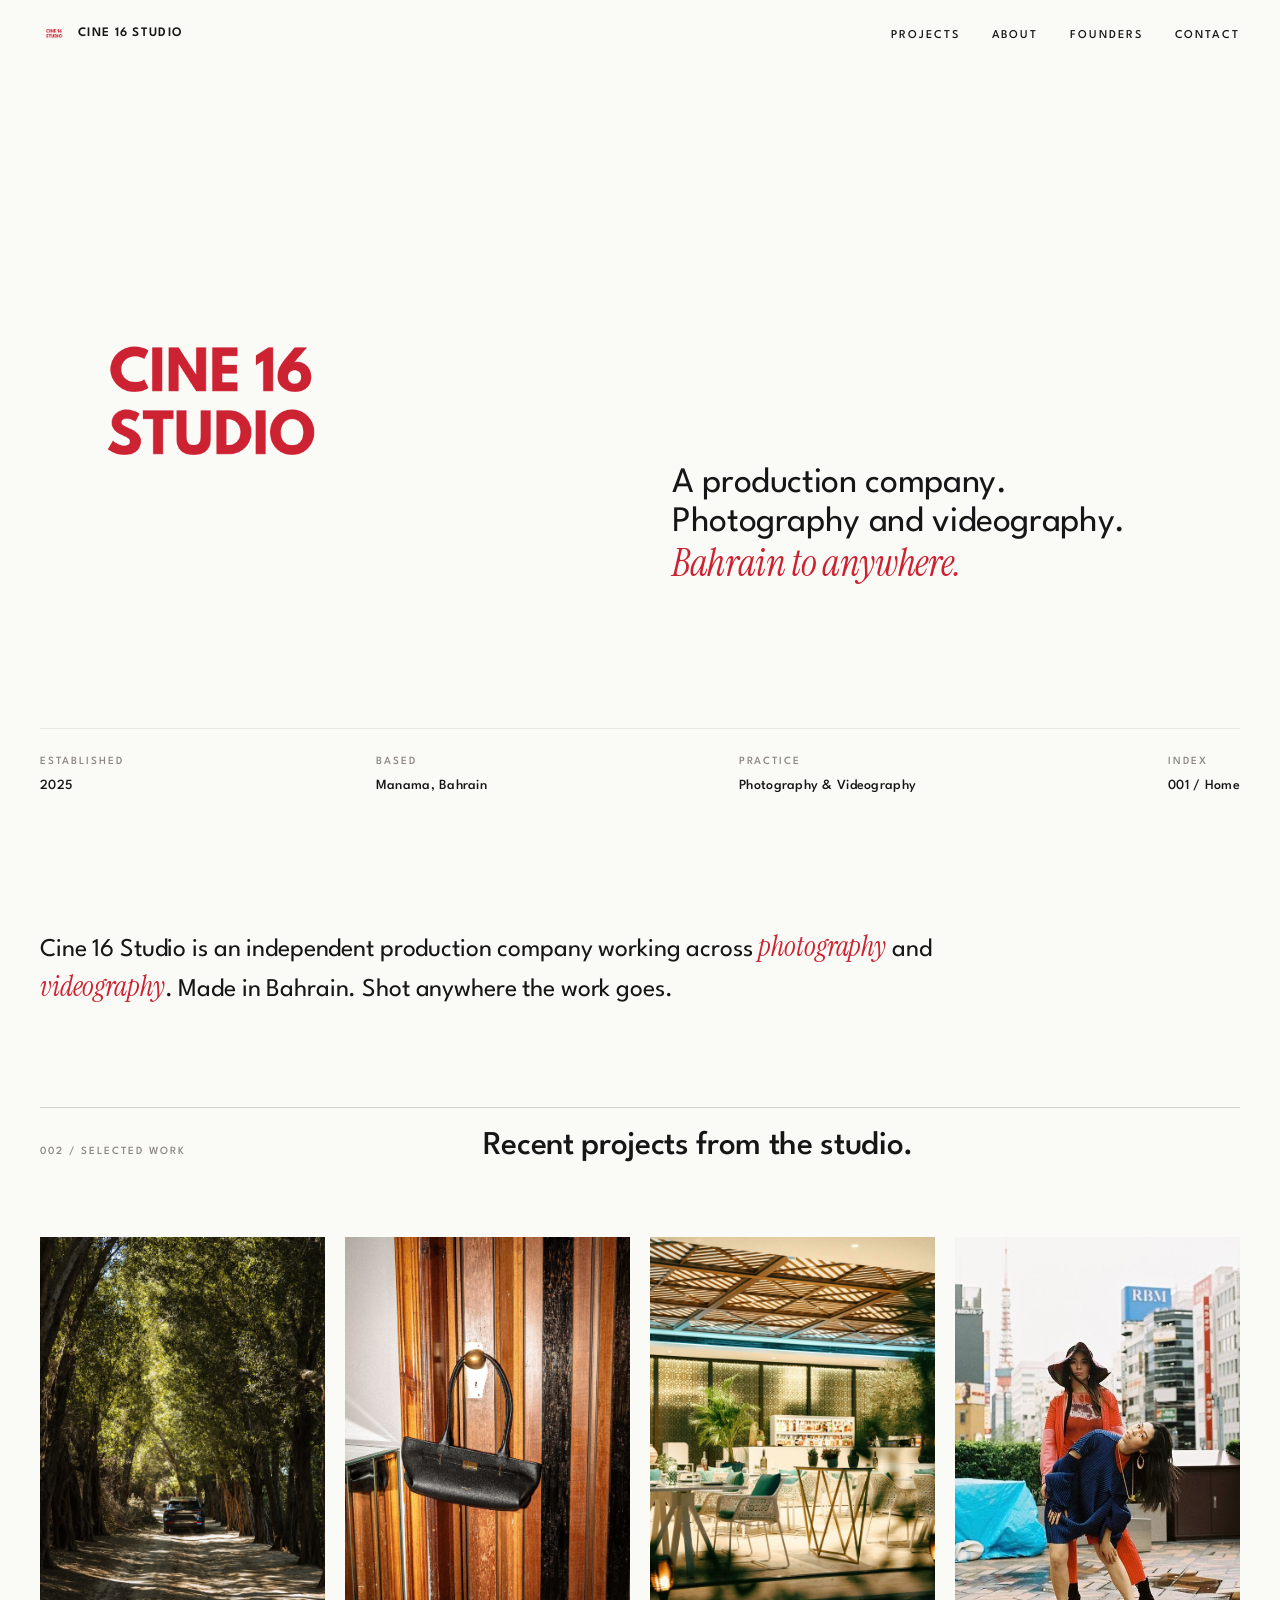
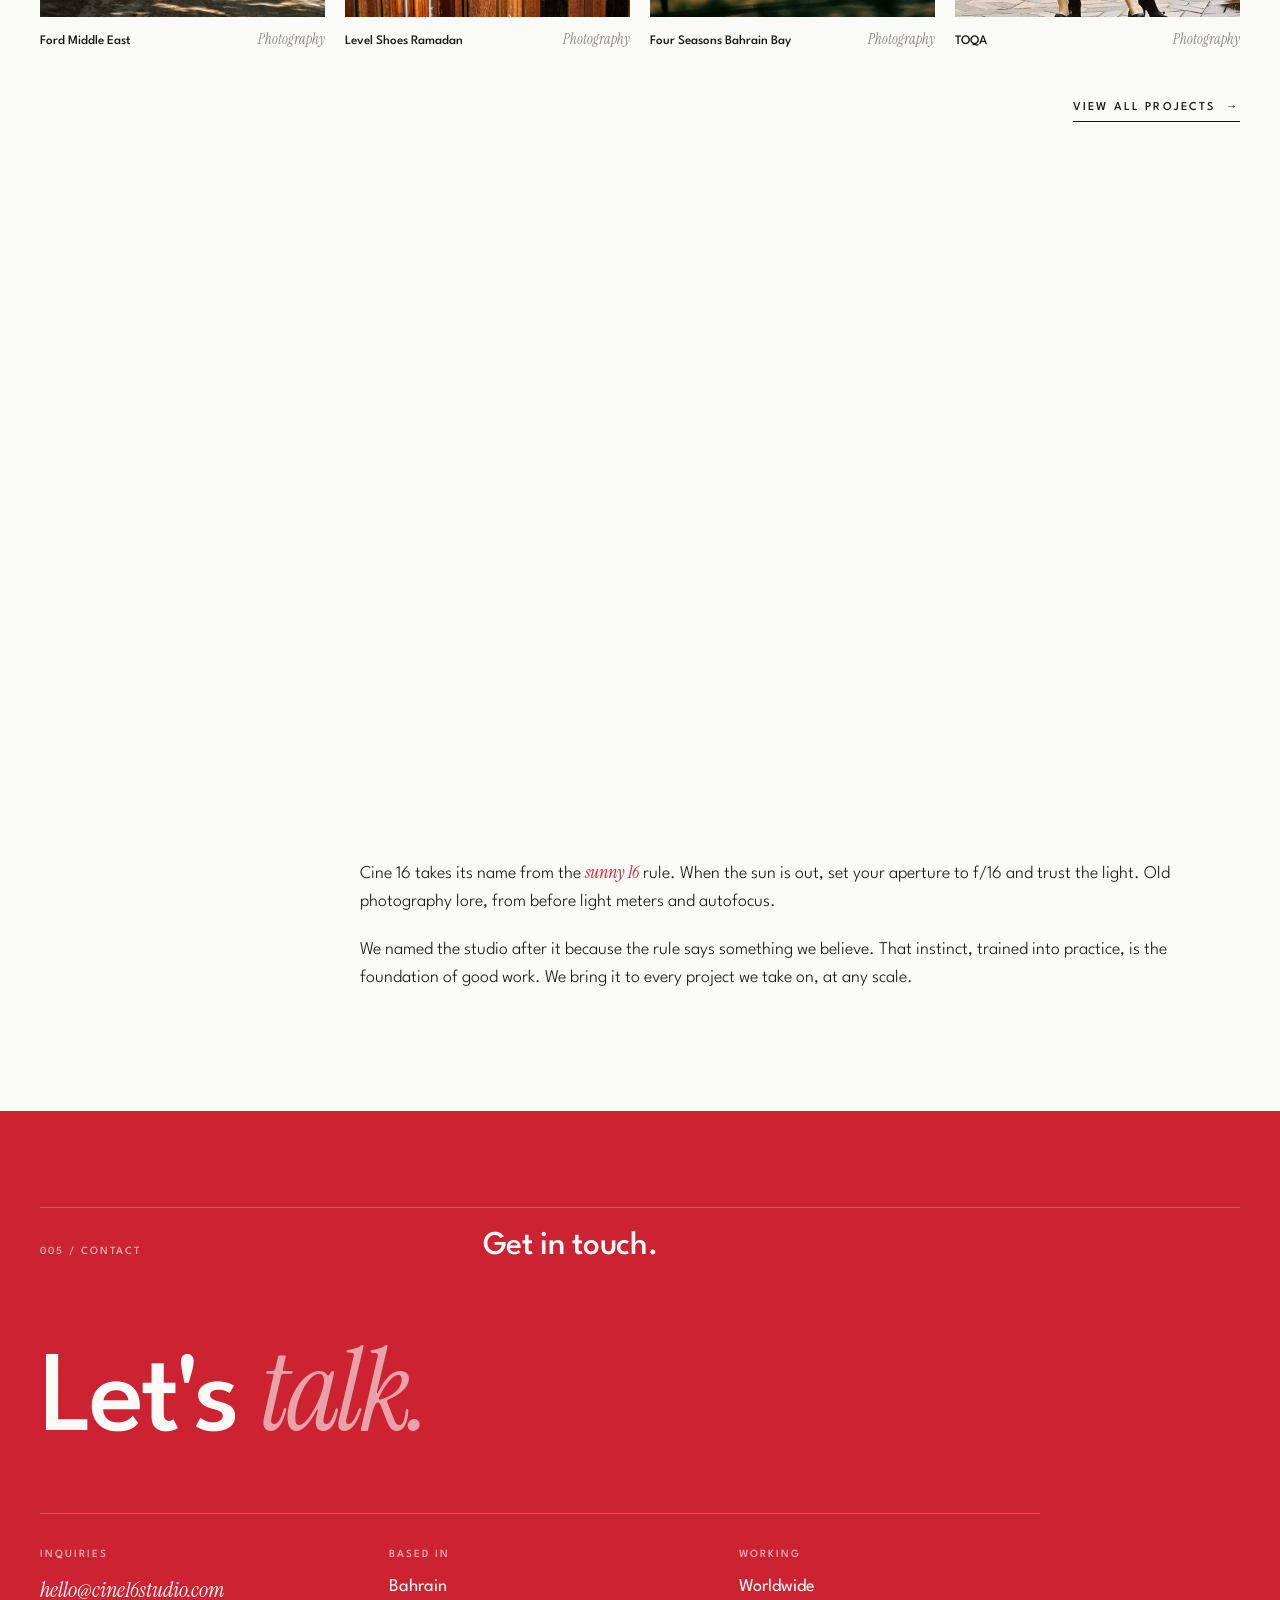
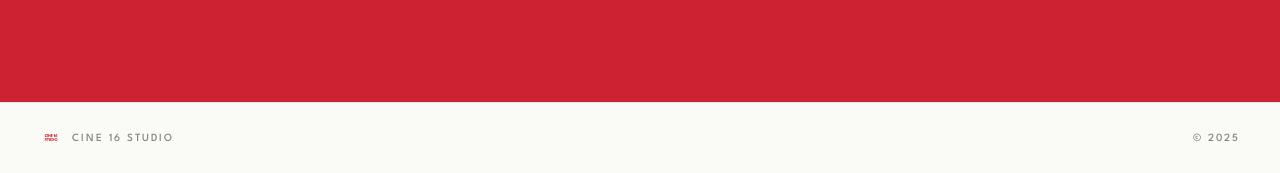
==== commit ff0f1424: "update" ====
--- a/index.html
+++ b/index.html
@@ -5,6 +5,7 @@
   <meta name="viewport" content="width=device-width, initial-scale=1.0">
   <title>Cine 16 Studio</title>
   <meta name="description" content="Cine 16 Studio. Two creatives. One production company. Bahrain to anywhere.">
+  <meta name="google-site-verification" content="VnoOKsEHRsFzRZxvOFzhNZS0RKncgKMQu8T87-XKlhw" />
   <link rel="icon" href="favicon.ico" sizes="any">
   <link rel="icon" type="image/png" sizes="32x32" href="favicon-32.png">
   <link rel="apple-touch-icon" sizes="180x180" href="apple-touch-icon.png">
--- a/styles.css
+++ b/styles.css
@@ -492,6 +492,47 @@
   padding-bottom: 3px;
 }
 
+.founder-socials {
+  display: flex;
+  gap: 14px;
+  margin-top: 14px;
+}
+
+.founder-socials a {
+  display: inline-flex;
+  align-items: center;
+  justify-content: center;
+  width: 34px;
+  height: 34px;
+  border: 1px solid var(--red);
+  border-radius: 50%;
+  color: var(--red);
+  transition: background 0.2s ease, color 0.2s ease;
+}
+
+.founder-socials a:hover {
+  background: var(--red);
+  color: var(--bg);
+}
+
+.founder-socials svg {
+  width: 15px;
+  height: 15px;
+  display: block;
+}
+
+.founder-socials .sr-only {
+  position: absolute;
+  width: 1px;
+  height: 1px;
+  padding: 0;
+  margin: -1px;
+  overflow: hidden;
+  clip: rect(0, 0, 0, 0);
+  white-space: nowrap;
+  border: 0;
+}
+
 .founder-second {
   margin-top: 64px;
 }
@@ -752,6 +793,13 @@
 .portfolio-images.two { grid-template-columns: repeat(2, 1fr); }
 .portfolio-images.three { grid-template-columns: repeat(3, 1fr); }
 .portfolio-images.five { grid-template-columns: repeat(5, 1fr); }
+
+.portfolio-images.solo-compact {
+  display: block;
+}
+.portfolio-images.solo-compact .img-wrap {
+  max-width: 340px;
+}
 
 .portfolio-images .img-wrap {
   width: 100%;
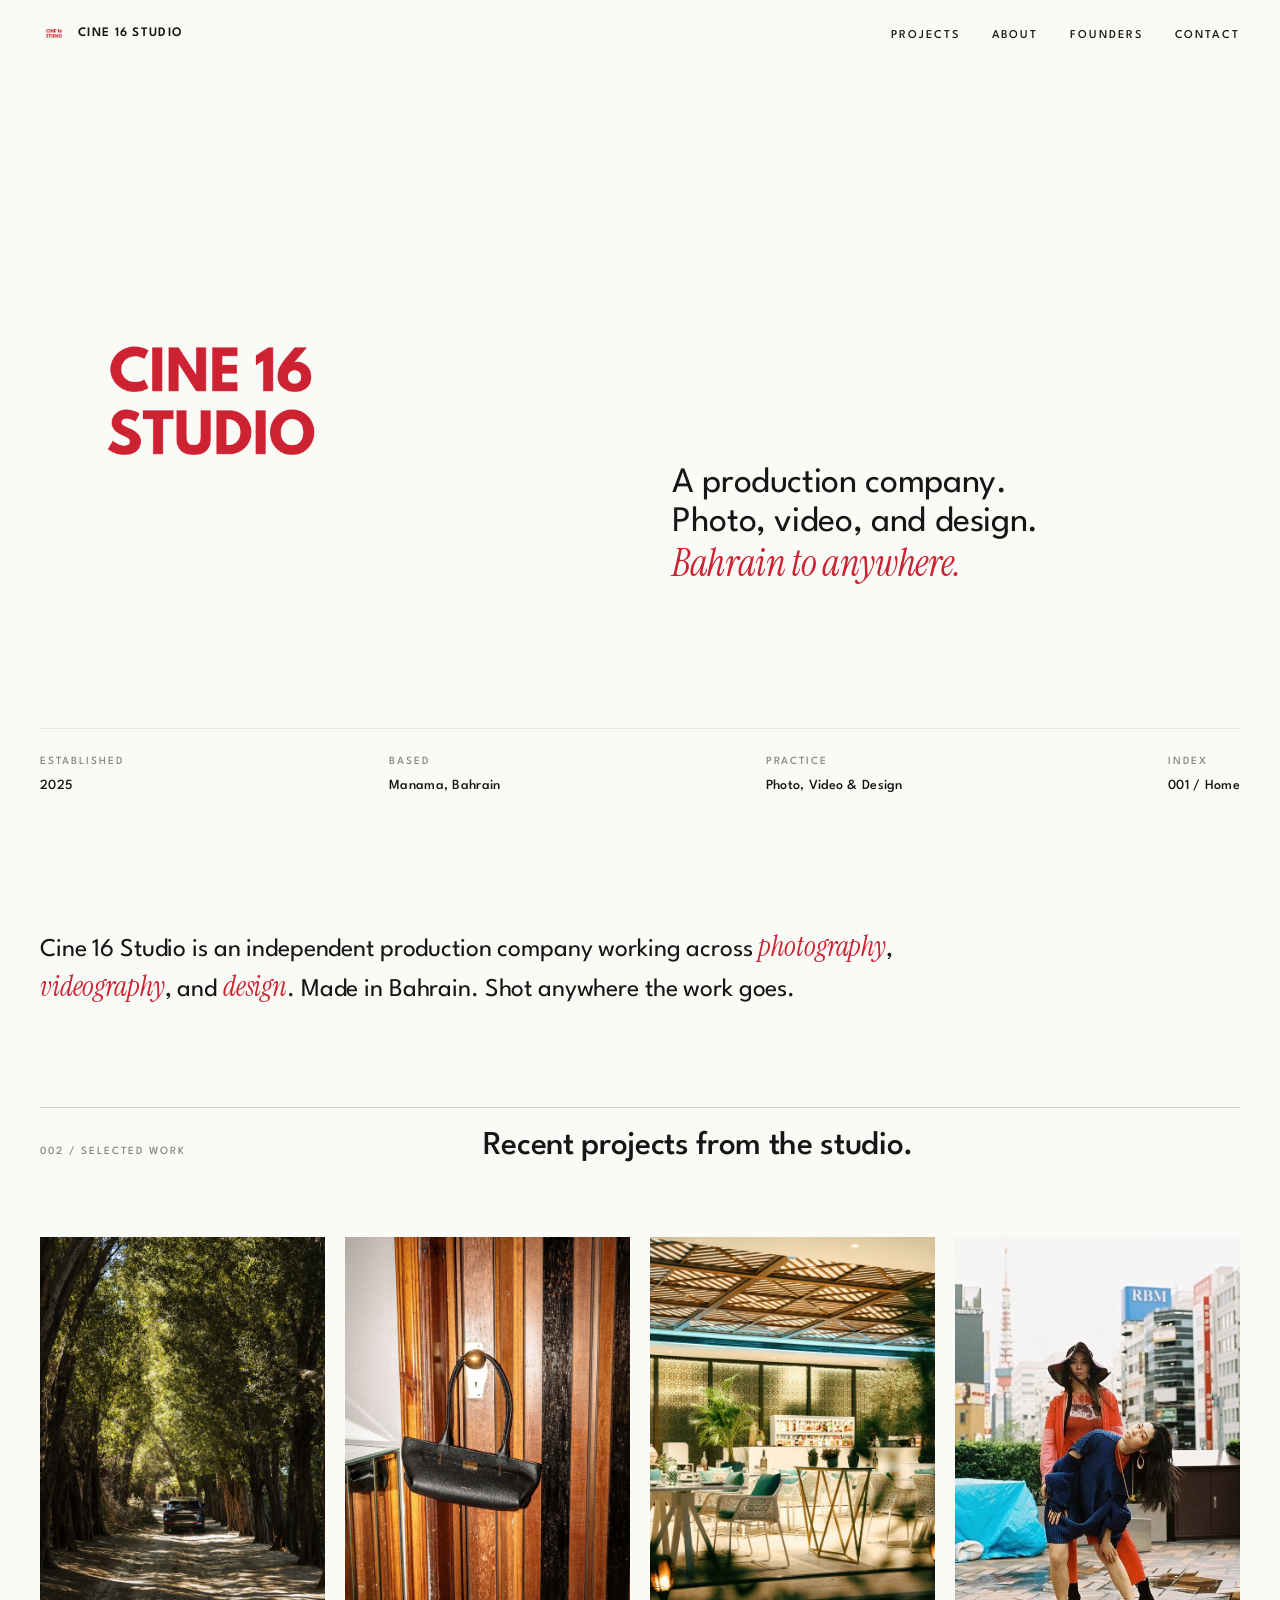
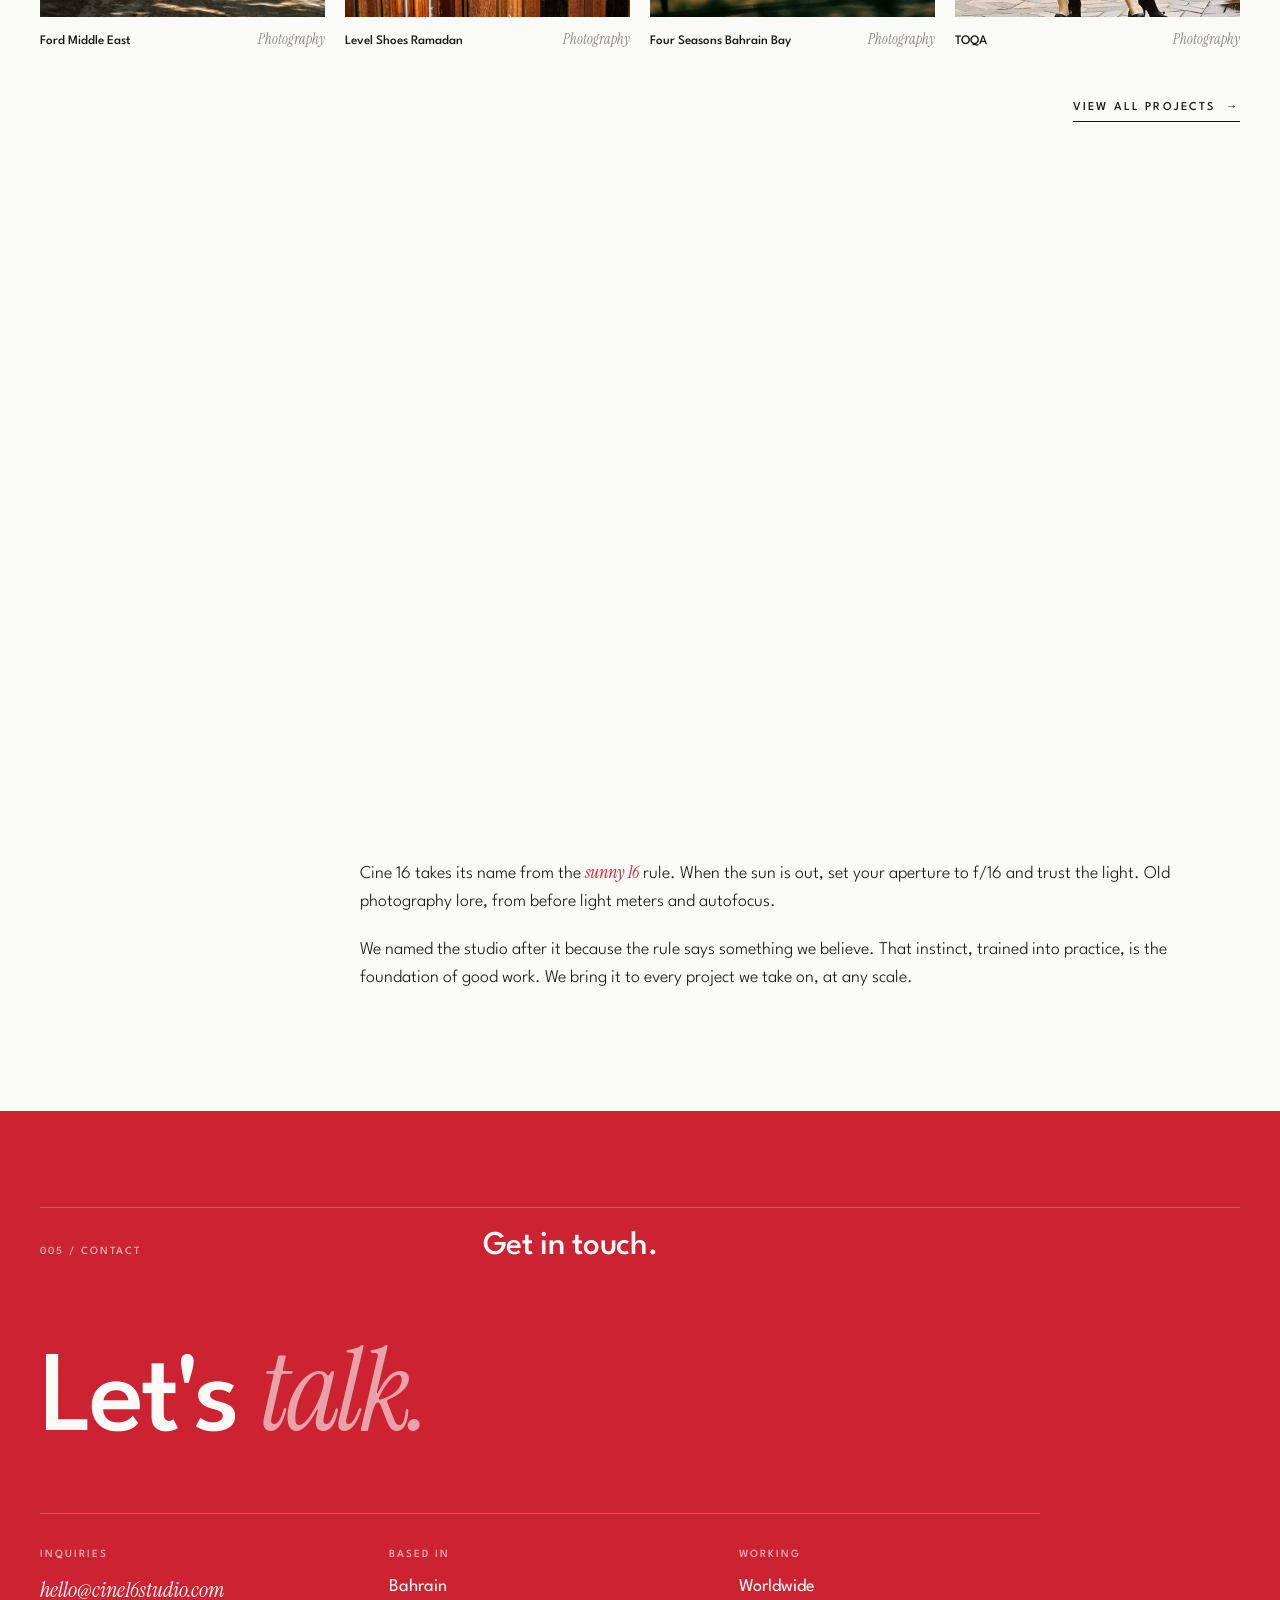
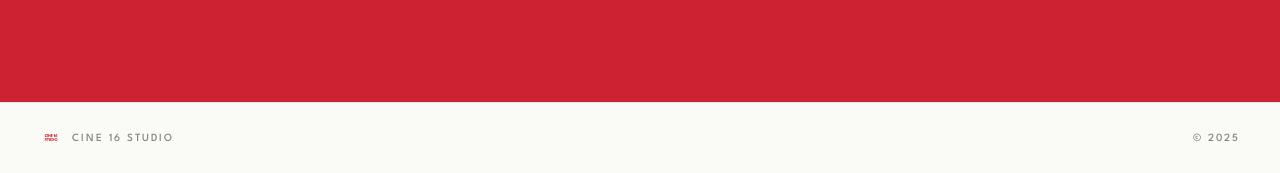
==== commit 70e6f164: "update" ====
--- a/index.html
+++ b/index.html
@@ -52,7 +52,7 @@
         <img src="assets/logo-red-transparent.png" alt="Cine 16 Studio" class="hero-mark">
         <p class="hero-statement">
           A production company.<br>
-          Photography and videography.<br>
+          Photo, video, and design.<br>
           <em>Bahrain to anywhere.</em>
         </p>
       </div>
@@ -68,7 +68,7 @@
         </div>
         <div class="hero-base-col">
           <span class="eyebrow">Practice</span>
-          <span class="hero-base-value">Photography &amp; Videography</span>
+          <span class="hero-base-value">Photo, Video &amp; Design</span>
         </div>
         <div class="hero-base-col">
           <span class="eyebrow">Index</span>
@@ -79,7 +79,7 @@
 
     <section class="intro">
       <p class="intro-text">
-        Cine 16 Studio is an independent production company working across <span class="ser">photography</span> and <span class="ser">videography</span>. Made in Bahrain. Shot anywhere the work goes.
+        Cine 16 Studio is an independent production company working across <span class="ser">photography</span>, <span class="ser">videography</span>, and <span class="ser">design</span>. Made in Bahrain. Shot anywhere the work goes.
       </p>
     </section>
 
@@ -152,6 +152,10 @@
         <div class="service">
           <h3>Videography</h3>
           <p>Commercials, brand films, and longer-form work. Concept to final cut.</p>
+        </div>
+        <div class="service">
+          <h3>Design</h3>
+          <p>Campaign artwork, posters, menus, and cover art. Idea to finished layout.</p>
         </div>
       </div>
 
--- a/styles.css
+++ b/styles.css
@@ -331,8 +331,8 @@
 
 .services-row {
   display: grid;
-  grid-template-columns: 1fr 1fr;
-  gap: 80px;
+  grid-template-columns: repeat(3, 1fr);
+  gap: 60px;
 }
 
 .service h3 {
@@ -670,11 +670,15 @@
 
 .projects-tiles {
   display: grid;
-  grid-template-columns: 1fr 1fr;
+  grid-template-columns: repeat(3, 1fr);
   gap: 24px;
   padding-bottom: 120px;
   padding-top: 24px;
   border-top: 1px solid var(--line-strong);
+}
+
+@media (max-width: 1000px) {
+  .projects-tiles { grid-template-columns: 1fr 1fr; }
 }
 
 .projects-tile {
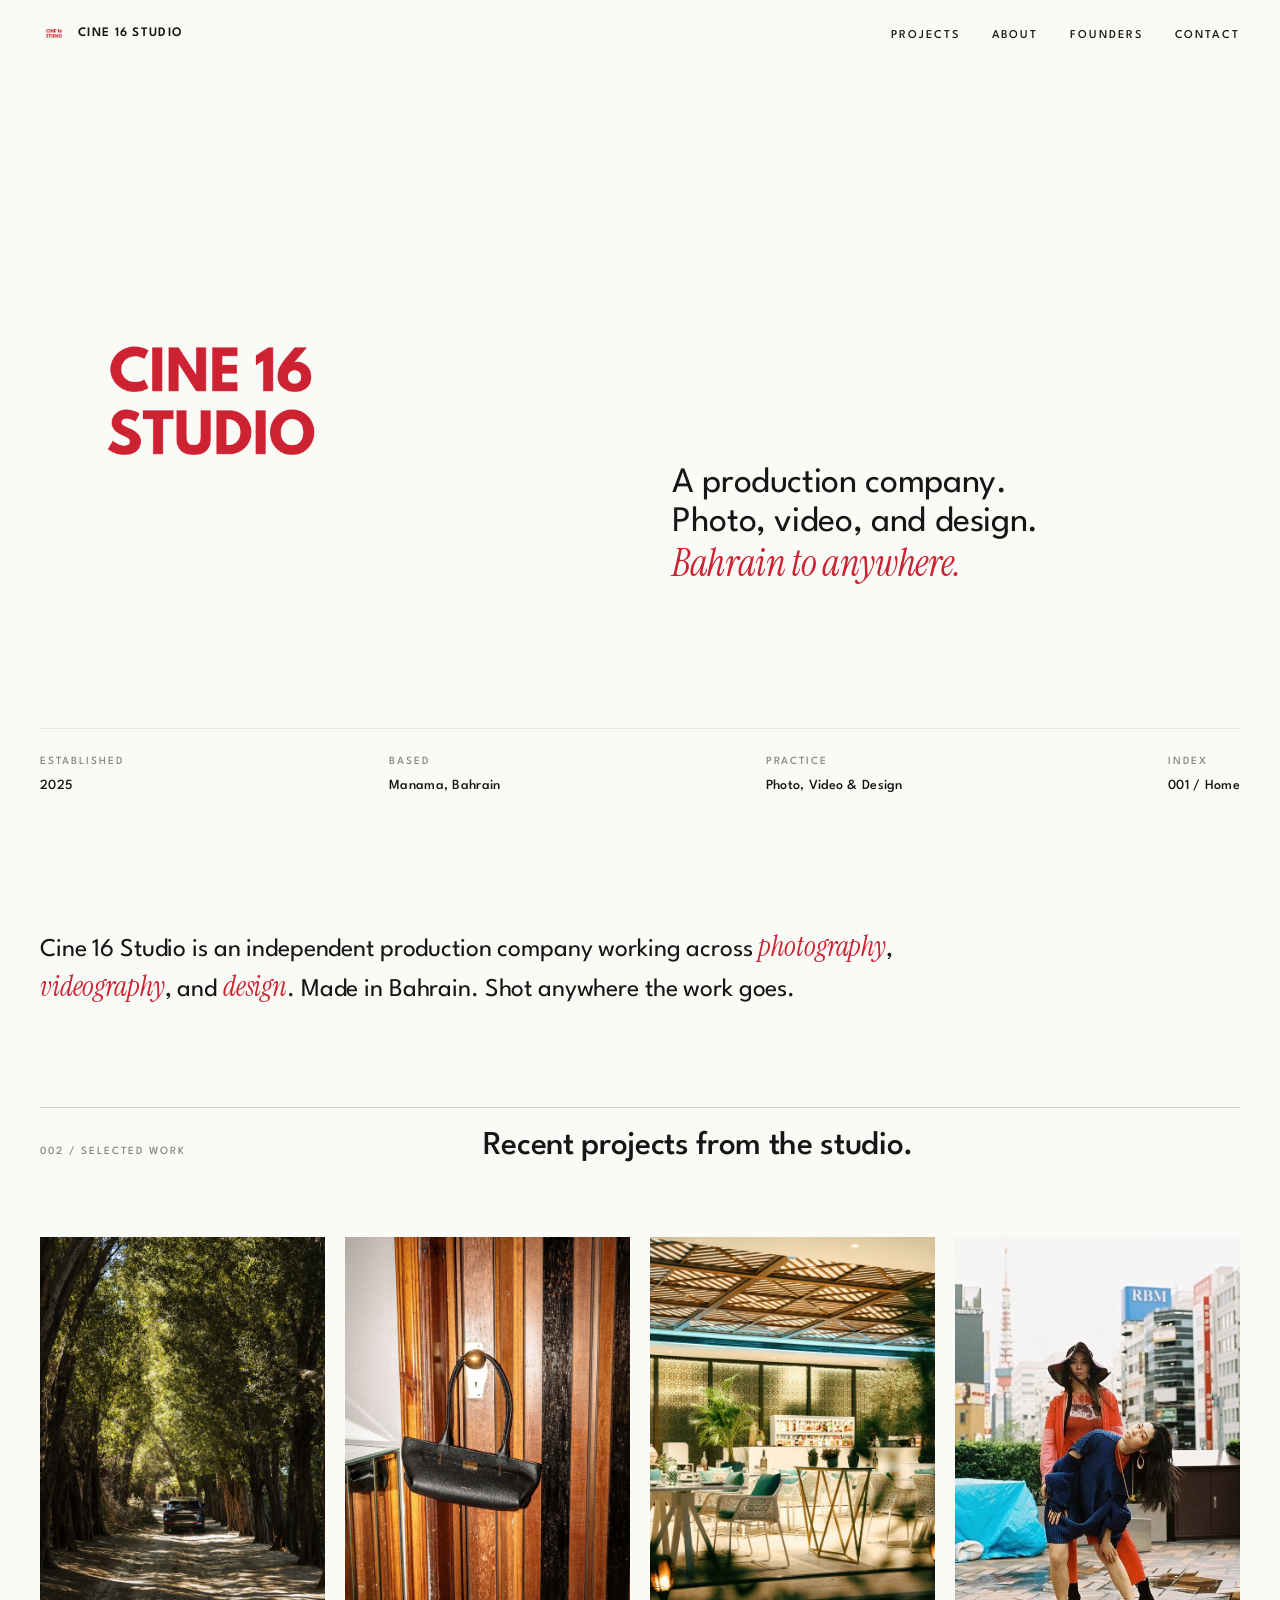
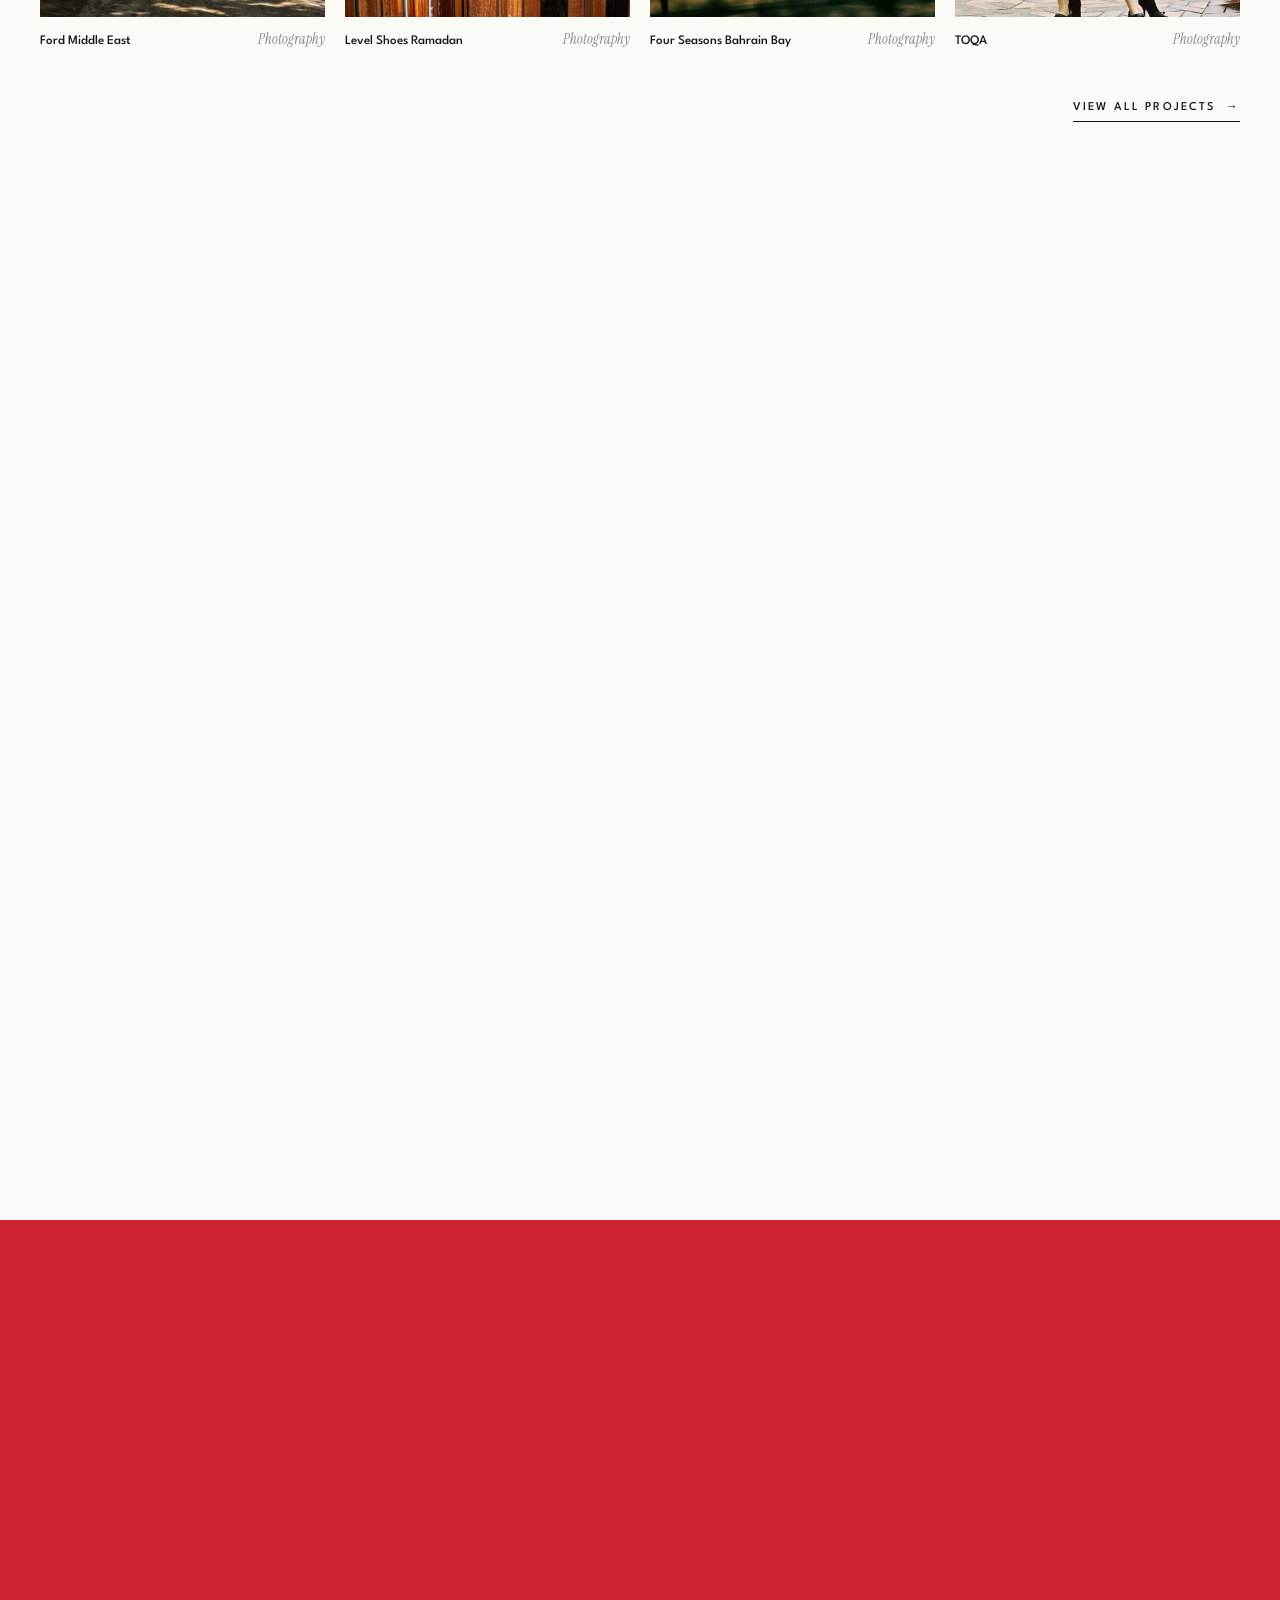
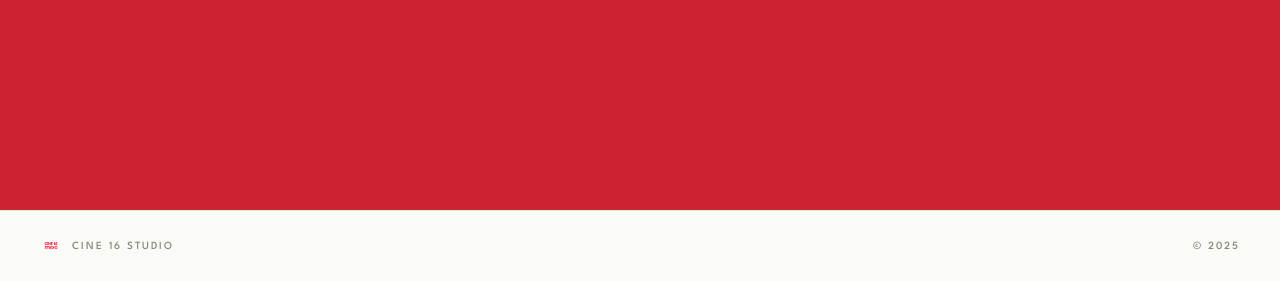
==== commit 2ca53a31: "css" ====
--- a/index.html
+++ b/index.html
@@ -145,18 +145,24 @@
       </div>
 
       <div class="services-row">
-        <div class="service">
+        <a href="photography.html" class="service">
+          <span class="service-num">01</span>
           <h3>Photography</h3>
           <p>Stills for brands, publications, and personal commissions.</p>
-        </div>
-        <div class="service">
+          <span class="service-arrow">View work &nbsp;&rarr;</span>
+        </a>
+        <a href="videography.html" class="service">
+          <span class="service-num">02</span>
           <h3>Videography</h3>
           <p>Commercials, brand films, and longer-form work. Concept to final cut.</p>
-        </div>
-        <div class="service">
+          <span class="service-arrow">View work &nbsp;&rarr;</span>
+        </a>
+        <a href="design.html" class="service">
+          <span class="service-num">03</span>
           <h3>Design</h3>
           <p>Campaign artwork, posters, menus, and cover art. Idea to finished layout.</p>
-        </div>
+          <span class="service-arrow">View work &nbsp;&rarr;</span>
+        </a>
       </div>
 
       <div class="services-also">
--- a/styles.css
+++ b/styles.css
@@ -332,17 +332,39 @@
 .services-row {
   display: grid;
   grid-template-columns: repeat(3, 1fr);
-  gap: 60px;
+  gap: 40px;
+}
+
+.service {
+  display: flex;
+  flex-direction: column;
+  border-top: 1px solid var(--text);
+  padding-top: 24px;
+  color: var(--text);
+}
+
+.service-num {
+  font-family: 'League Spartan', sans-serif;
+  font-size: 11px;
+  font-weight: 500;
+  letter-spacing: 0.18em;
+  color: var(--muted);
+  margin-bottom: 40px;
 }
 
 .service h3 {
   font-family: 'League Spartan', sans-serif;
   font-weight: 500;
-  font-size: clamp(28px, 3vw, 44px);
+  font-size: clamp(24px, 2.2vw, 32px);
   line-height: 1.05;
   letter-spacing: -0.015em;
-  margin-bottom: 18px;
-  color: var(--text);
+  margin-bottom: 14px;
+  color: var(--text);
+  transition: color 0.25s ease;
+}
+
+.service:hover h3 {
+  color: var(--red);
 }
 
 .service h3 .ser {
@@ -353,10 +375,27 @@
 
 .service p {
   font-family: 'League Spartan', sans-serif;
-  font-size: 16px;
+  font-size: 15px;
+  font-weight: 300;
   line-height: 1.55;
-  max-width: 420px;
-  color: var(--text);
+  max-width: 340px;
+  color: var(--text);
+  margin-bottom: 28px;
+}
+
+.service-arrow {
+  margin-top: auto;
+  font-family: 'League Spartan', sans-serif;
+  font-size: 11px;
+  font-weight: 500;
+  letter-spacing: 0.18em;
+  text-transform: uppercase;
+  color: var(--muted);
+  transition: color 0.25s ease;
+}
+
+.service:hover .service-arrow {
+  color: var(--red);
 }
 
 .services-also {
